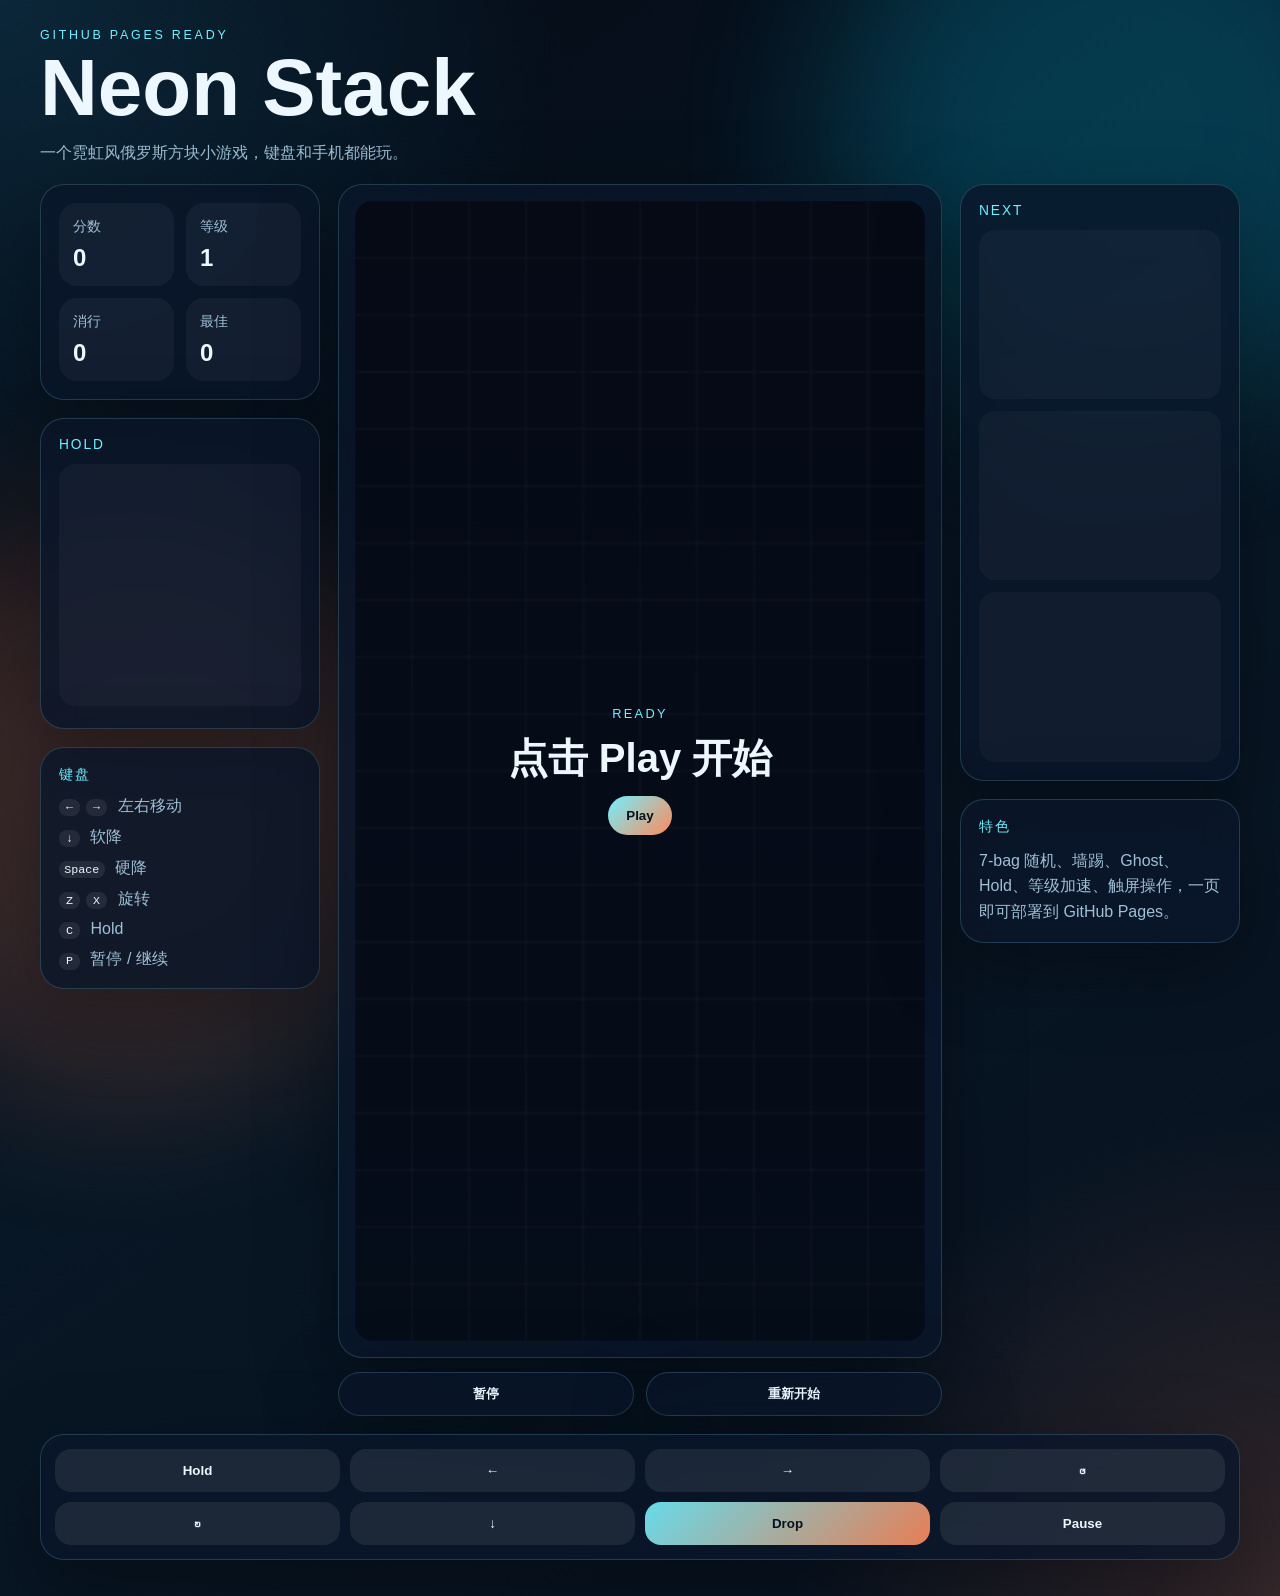
==== docs/index.html @ 2cf875df "Publish Tetris site to docs for GitHub Pages" ====
<!DOCTYPE html>
<html lang="zh-CN">
<head>
  <meta charset="UTF-8">
  <meta name="viewport" content="width=device-width, initial-scale=1.0">
  <title>Neon Stack Tetris</title>
  <link rel="stylesheet" href="styles.css">
</head>
<body>
  <div class="aurora aurora-a"></div>
  <div class="aurora aurora-b"></div>
  <main class="app">
    <section class="hero">
      <p class="eyebrow">GitHub Pages Ready</p>
      <h1>Neon Stack</h1>
      <p class="subtitle">一个霓虹风俄罗斯方块小游戏，键盘和手机都能玩。</p>
    </section>

    <section class="game-shell">
      <aside class="panel panel-left">
        <div class="card stat-grid">
          <div>
            <span>分数</span>
            <strong id="score">0</strong>
          </div>
          <div>
            <span>等级</span>
            <strong id="level">1</strong>
          </div>
          <div>
            <span>消行</span>
            <strong id="lines">0</strong>
          </div>
          <div>
            <span>最佳</span>
            <strong id="best">0</strong>
          </div>
        </div>

        <div class="card mini-card">
          <div class="card-title">Hold</div>
          <canvas id="hold" width="120" height="120" aria-label="Hold piece"></canvas>
        </div>

        <div class="card controls-card desktop-controls">
          <div class="card-title">键盘</div>
          <ul>
            <li><kbd>←</kbd><kbd>→</kbd> 左右移动</li>
            <li><kbd>↓</kbd> 软降</li>
            <li><kbd>Space</kbd> 硬降</li>
            <li><kbd>Z</kbd><kbd>X</kbd> 旋转</li>
            <li><kbd>C</kbd> Hold</li>
            <li><kbd>P</kbd> 暂停 / 继续</li>
          </ul>
        </div>
      </aside>

      <section class="board-wrap">
        <div class="board-frame">
          <canvas id="board" width="360" height="720" aria-label="Tetris board"></canvas>
          <div class="overlay" id="overlay">
            <p id="overlay-status">Ready</p>
            <h2 id="overlay-title">点击 Play 开始</h2>
            <button id="play-button" class="primary-button">Play</button>
          </div>
        </div>
        <div class="action-row">
          <button id="pause-button" class="secondary-button">暂停</button>
          <button id="restart-button" class="secondary-button">重新开始</button>
        </div>
      </section>

      <aside class="panel panel-right">
        <div class="card mini-card">
          <div class="card-title">Next</div>
          <div class="queue">
            <canvas class="queue-canvas" id="next-0" width="120" height="84"></canvas>
            <canvas class="queue-canvas" id="next-1" width="120" height="84"></canvas>
            <canvas class="queue-canvas" id="next-2" width="120" height="84"></canvas>
          </div>
        </div>

        <div class="card note-card">
          <div class="card-title">特色</div>
          <p>7-bag 随机、墙踢、Ghost、Hold、等级加速、触屏操作，一页即可部署到 GitHub Pages。</p>
        </div>
      </aside>
    </section>

    <section class="touch-panel" aria-label="Touch controls">
      <button data-action="hold">Hold</button>
      <button data-action="left">←</button>
      <button data-action="right">→</button>
      <button data-action="rotate-ccw">↺</button>
      <button data-action="rotate-cw">↻</button>
      <button data-action="soft-drop">↓</button>
      <button data-action="hard-drop" class="accent">Drop</button>
      <button data-action="pause">Pause</button>
    </section>
  </main>

  <script src="script.js"></script>
</body>
</html>
---- docs/styles.css ----
:root {
  --bg: #07111f;
  --bg-soft: rgba(7, 17, 31, 0.72);
  --panel: rgba(10, 23, 42, 0.82);
  --panel-border: rgba(150, 230, 255, 0.18);
  --text: #edf7ff;
  --muted: #9fc0d6;
  --accent: #72f0ff;
  --accent-strong: #23c7ff;
  --accent-warm: #ff8a5b;
  --shadow: 0 24px 80px rgba(0, 0, 0, 0.35);
}

* {
  box-sizing: border-box;
}

html,
body {
  margin: 0;
  min-height: 100%;
  font-family: "Segoe UI", "PingFang SC", "Microsoft YaHei", sans-serif;
  color: var(--text);
  background:
    radial-gradient(circle at top left, rgba(47, 194, 255, 0.16), transparent 28%),
    radial-gradient(circle at bottom right, rgba(255, 138, 91, 0.18), transparent 24%),
    linear-gradient(145deg, #040913 0%, #081725 48%, #07111f 100%);
}

body {
  position: relative;
  overflow-x: hidden;
}

.aurora {
  position: fixed;
  inset: auto;
  width: 36rem;
  height: 36rem;
  border-radius: 50%;
  filter: blur(80px);
  opacity: 0.2;
  pointer-events: none;
}

.aurora-a {
  top: -10rem;
  right: -8rem;
  background: #00d4ff;
}

.aurora-b {
  left: -10rem;
  bottom: -12rem;
  background: #ff7f50;
}

.app {
  width: min(1200px, calc(100% - 32px));
  margin: 0 auto;
  padding: 28px 0 36px;
}

.hero {
  margin-bottom: 20px;
}

.eyebrow {
  margin: 0 0 8px;
  color: var(--accent);
  text-transform: uppercase;
  letter-spacing: 0.22em;
  font-size: 0.78rem;
}

.hero h1 {
  margin: 0;
  font-size: clamp(2.4rem, 7vw, 5rem);
  line-height: 0.94;
}

.subtitle {
  max-width: 36rem;
  color: var(--muted);
  font-size: 1.02rem;
}

.game-shell {
  display: grid;
  grid-template-columns: minmax(220px, 280px) minmax(320px, 1fr) minmax(220px, 280px);
  gap: 18px;
  align-items: start;
}

.panel,
.board-frame,
.touch-panel,
.action-row button {
  backdrop-filter: blur(18px);
}

.card,
.board-frame,
.touch-panel,
.action-row button {
  background: var(--panel);
  border: 1px solid var(--panel-border);
  border-radius: 24px;
  box-shadow: var(--shadow);
}

.panel {
  display: grid;
  gap: 18px;
}

.card {
  padding: 18px;
}

.card-title {
  margin-bottom: 12px;
  color: var(--accent);
  font-size: 0.86rem;
  letter-spacing: 0.14em;
  text-transform: uppercase;
}

.stat-grid {
  display: grid;
  grid-template-columns: repeat(2, minmax(0, 1fr));
  gap: 12px;
}

.stat-grid div {
  padding: 14px;
  border-radius: 18px;
  background: rgba(255, 255, 255, 0.04);
}

.stat-grid span {
  display: block;
  color: var(--muted);
  font-size: 0.88rem;
  margin-bottom: 8px;
}

.stat-grid strong {
  font-size: 1.5rem;
}

.board-wrap {
  display: grid;
  gap: 14px;
}

.board-frame {
  position: relative;
  padding: 16px;
}

#board {
  width: 100%;
  height: auto;
  display: block;
  border-radius: 18px;
  background: linear-gradient(180deg, rgba(6, 12, 24, 0.92), rgba(8, 18, 34, 0.98));
}

.overlay {
  position: absolute;
  inset: 16px;
  display: flex;
  flex-direction: column;
  align-items: center;
  justify-content: center;
  gap: 10px;
  text-align: center;
  background: rgba(4, 10, 19, 0.58);
  border-radius: 18px;
}

.overlay.hidden {
  display: none;
}

#overlay-status {
  margin: 0;
  color: var(--accent);
  text-transform: uppercase;
  letter-spacing: 0.18em;
  font-size: 0.8rem;
}

#overlay-title {
  margin: 0;
  font-size: clamp(1.6rem, 4vw, 2.5rem);
}

.primary-button,
.secondary-button,
.touch-panel button {
  appearance: none;
  border: 0;
  color: var(--text);
  cursor: pointer;
  transition: transform 120ms ease, background 120ms ease, opacity 120ms ease;
}

.primary-button,
.secondary-button {
  padding: 12px 18px;
  border-radius: 999px;
  font-weight: 700;
}

.primary-button {
  background: linear-gradient(135deg, var(--accent), var(--accent-warm));
  color: #07111f;
}

.secondary-button {
  background: rgba(255, 255, 255, 0.08);
}

.primary-button:hover,
.secondary-button:hover,
.touch-panel button:hover {
  transform: translateY(-1px);
}

.action-row {
  display: grid;
  grid-template-columns: repeat(2, minmax(0, 1fr));
  gap: 12px;
}

.queue {
  display: grid;
  gap: 12px;
}

.queue-canvas,
#hold {
  width: 100%;
  height: auto;
  border-radius: 16px;
  background: rgba(255, 255, 255, 0.03);
}

.controls-card ul {
  list-style: none;
  margin: 0;
  padding: 0;
  display: grid;
  gap: 10px;
  color: var(--muted);
}

kbd {
  display: inline-flex;
  align-items: center;
  justify-content: center;
  min-width: 1.8em;
  margin-right: 6px;
  padding: 0.15em 0.45em;
  border-radius: 8px;
  background: rgba(255, 255, 255, 0.08);
  color: var(--text);
  font-size: 0.9em;
}

.note-card p {
  margin: 0;
  color: var(--muted);
  line-height: 1.6;
}

.touch-panel {
  margin-top: 18px;
  padding: 14px;
  display: grid;
  grid-template-columns: repeat(4, minmax(0, 1fr));
  gap: 10px;
}

.touch-panel button {
  padding: 14px 10px;
  border-radius: 16px;
  background: rgba(255, 255, 255, 0.08);
  font-weight: 700;
}

.touch-panel .accent {
  background: linear-gradient(135deg, rgba(114, 240, 255, 0.9), rgba(255, 138, 91, 0.9));
  color: #07111f;
}

@media (max-width: 980px) {
  .game-shell {
    grid-template-columns: 1fr;
  }

  .panel-left,
  .panel-right {
    grid-template-columns: repeat(2, minmax(0, 1fr));
  }
}

@media (max-width: 640px) {
  .app {
    width: min(100% - 20px, 1200px);
    padding-top: 18px;
  }

  .panel-left,
  .panel-right,
  .touch-panel,
  .stat-grid,
  .action-row {
    grid-template-columns: 1fr 1fr;
  }

  .touch-panel button {
    min-height: 52px;
  }

  .desktop-controls {
    display: none;
  }
}
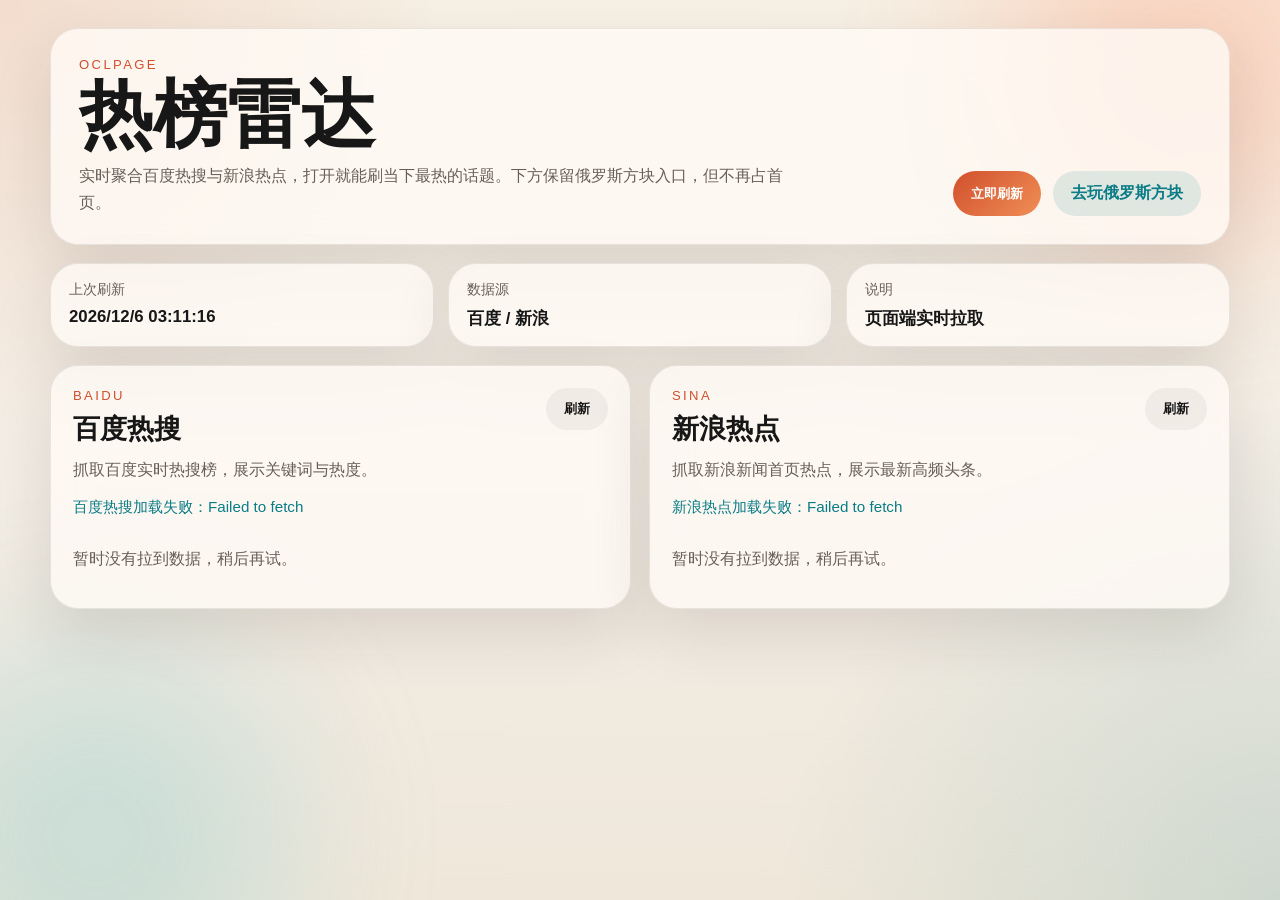
==== commit b4719c61: "Add trending homepage and move Tetris to subpage" ====
--- a/docs/index.html
+++ b/docs/index.html
@@ -3,102 +3,69 @@
 <head>
   <meta charset="UTF-8">
   <meta name="viewport" content="width=device-width, initial-scale=1.0">
-  <title>Neon Stack Tetris</title>
-  <link rel="stylesheet" href="styles.css">
+  <title>热榜雷达</title>
+  <link rel="stylesheet" href="hot.css">
 </head>
 <body>
-  <div class="aurora aurora-a"></div>
-  <div class="aurora aurora-b"></div>
-  <main class="app">
+  <div class="bg bg-a"></div>
+  <div class="bg bg-b"></div>
+  <main class="page">
     <section class="hero">
-      <p class="eyebrow">GitHub Pages Ready</p>
-      <h1>Neon Stack</h1>
-      <p class="subtitle">一个霓虹风俄罗斯方块小游戏，键盘和手机都能玩。</p>
+      <div>
+        <p class="eyebrow">OCLPAGE</p>
+        <h1>热榜雷达</h1>
+        <p class="subtitle">实时聚合百度热搜与新浪热点，打开就能刷当下最热的话题。下方保留俄罗斯方块入口，但不再占首页。</p>
+      </div>
+      <div class="hero-actions">
+        <button id="refresh-all" class="primary">立即刷新</button>
+        <a class="secondary" href="tetris.html">去玩俄罗斯方块</a>
+      </div>
     </section>
 
-    <section class="game-shell">
-      <aside class="panel panel-left">
-        <div class="card stat-grid">
-          <div>
-            <span>分数</span>
-            <strong id="score">0</strong>
-          </div>
-          <div>
-            <span>等级</span>
-            <strong id="level">1</strong>
-          </div>
-          <div>
-            <span>消行</span>
-            <strong id="lines">0</strong>
-          </div>
-          <div>
-            <span>最佳</span>
-            <strong id="best">0</strong>
-          </div>
-        </div>
-
-        <div class="card mini-card">
-          <div class="card-title">Hold</div>
-          <canvas id="hold" width="120" height="120" aria-label="Hold piece"></canvas>
-        </div>
-
-        <div class="card controls-card desktop-controls">
-          <div class="card-title">键盘</div>
-          <ul>
-            <li><kbd>←</kbd><kbd>→</kbd> 左右移动</li>
-            <li><kbd>↓</kbd> 软降</li>
-            <li><kbd>Space</kbd> 硬降</li>
-            <li><kbd>Z</kbd><kbd>X</kbd> 旋转</li>
-            <li><kbd>C</kbd> Hold</li>
-            <li><kbd>P</kbd> 暂停 / 继续</li>
-          </ul>
-        </div>
-      </aside>
-
-      <section class="board-wrap">
-        <div class="board-frame">
-          <canvas id="board" width="360" height="720" aria-label="Tetris board"></canvas>
-          <div class="overlay" id="overlay">
-            <p id="overlay-status">Ready</p>
-            <h2 id="overlay-title">点击 Play 开始</h2>
-            <button id="play-button" class="primary-button">Play</button>
-          </div>
-        </div>
-        <div class="action-row">
-          <button id="pause-button" class="secondary-button">暂停</button>
-          <button id="restart-button" class="secondary-button">重新开始</button>
-        </div>
-      </section>
-
-      <aside class="panel panel-right">
-        <div class="card mini-card">
-          <div class="card-title">Next</div>
-          <div class="queue">
-            <canvas class="queue-canvas" id="next-0" width="120" height="84"></canvas>
-            <canvas class="queue-canvas" id="next-1" width="120" height="84"></canvas>
-            <canvas class="queue-canvas" id="next-2" width="120" height="84"></canvas>
-          </div>
-        </div>
-
-        <div class="card note-card">
-          <div class="card-title">特色</div>
-          <p>7-bag 随机、墙踢、Ghost、Hold、等级加速、触屏操作，一页即可部署到 GitHub Pages。</p>
-        </div>
-      </aside>
+    <section class="meta-bar">
+      <div class="meta-card">
+        <span>上次刷新</span>
+        <strong id="last-updated">--</strong>
+      </div>
+      <div class="meta-card">
+        <span>数据源</span>
+        <strong>百度 / 新浪</strong>
+      </div>
+      <div class="meta-card">
+        <span>说明</span>
+        <strong>页面端实时拉取</strong>
+      </div>
     </section>
 
-    <section class="touch-panel" aria-label="Touch controls">
-      <button data-action="hold">Hold</button>
-      <button data-action="left">←</button>
-      <button data-action="right">→</button>
-      <button data-action="rotate-ccw">↺</button>
-      <button data-action="rotate-cw">↻</button>
-      <button data-action="soft-drop">↓</button>
-      <button data-action="hard-drop" class="accent">Drop</button>
-      <button data-action="pause">Pause</button>
+    <section class="boards">
+      <article class="board-card">
+        <div class="board-head">
+          <div>
+            <p class="board-kicker">Baidu</p>
+            <h2>百度热搜</h2>
+          </div>
+          <button class="ghost-button" data-source="baidu">刷新</button>
+        </div>
+        <p class="board-note">抓取百度实时热搜榜，展示关键词与热度。</p>
+        <div id="baidu-status" class="status">正在加载…</div>
+        <ol id="baidu-list" class="rank-list"></ol>
+      </article>
+
+      <article class="board-card">
+        <div class="board-head">
+          <div>
+            <p class="board-kicker">Sina</p>
+            <h2>新浪热点</h2>
+          </div>
+          <button class="ghost-button" data-source="sina">刷新</button>
+        </div>
+        <p class="board-note">抓取新浪新闻首页热点，展示最新高频头条。</p>
+        <div id="sina-status" class="status">正在加载…</div>
+        <ol id="sina-list" class="rank-list"></ol>
+      </article>
     </section>
   </main>
 
-  <script src="script.js"></script>
+  <script src="hot.js"></script>
 </body>
 </html>
--- a/docs/hot.css
+++ b/docs/hot.css
@@ -0,0 +1,236 @@
+:root {
+  --bg: #f6efe2;
+  --ink: #171717;
+  --muted: #665f57;
+  --panel: rgba(255, 251, 245, 0.8);
+  --panel-border: rgba(23, 23, 23, 0.09);
+  --accent: #d14f2d;
+  --accent-2: #0a7c86;
+  --shadow: 0 24px 60px rgba(43, 31, 23, 0.12);
+}
+
+* { box-sizing: border-box; }
+html, body { margin: 0; min-height: 100%; }
+body {
+  font-family: "Segoe UI", "PingFang SC", "Microsoft YaHei", sans-serif;
+  color: var(--ink);
+  background:
+    radial-gradient(circle at top left, rgba(209, 79, 45, 0.12), transparent 28%),
+    radial-gradient(circle at bottom right, rgba(10, 124, 134, 0.14), transparent 32%),
+    linear-gradient(180deg, #f7f0e4 0%, #f3ede5 52%, #efe7da 100%);
+}
+
+.bg {
+  position: fixed;
+  inset: auto;
+  width: 24rem;
+  height: 24rem;
+  border-radius: 50%;
+  filter: blur(80px);
+  opacity: 0.26;
+  pointer-events: none;
+}
+.bg-a { top: -8rem; right: -6rem; background: #ff8b61; }
+.bg-b { bottom: -8rem; left: -6rem; background: #68c4cb; }
+
+.page {
+  width: min(1180px, calc(100% - 28px));
+  margin: 0 auto;
+  padding: 28px 0 40px;
+  position: relative;
+}
+
+.hero,
+.meta-card,
+.board-card {
+  background: var(--panel);
+  border: 1px solid var(--panel-border);
+  border-radius: 28px;
+  box-shadow: var(--shadow);
+  backdrop-filter: blur(18px);
+}
+
+.hero {
+  padding: 28px;
+  display: flex;
+  gap: 20px;
+  justify-content: space-between;
+  align-items: flex-end;
+}
+
+.eyebrow,
+.board-kicker {
+  margin: 0 0 8px;
+  color: var(--accent);
+  font-size: 0.82rem;
+  letter-spacing: 0.18em;
+  text-transform: uppercase;
+}
+
+h1 {
+  margin: 0;
+  font-size: clamp(2.4rem, 6vw, 4.6rem);
+  line-height: 0.95;
+}
+
+.subtitle {
+  max-width: 44rem;
+  color: var(--muted);
+  line-height: 1.7;
+  margin: 12px 0 0;
+}
+
+.hero-actions {
+  display: flex;
+  flex-wrap: wrap;
+  gap: 12px;
+}
+
+.primary,
+.secondary,
+.ghost-button {
+  appearance: none;
+  border: 0;
+  text-decoration: none;
+  cursor: pointer;
+  border-radius: 999px;
+  padding: 12px 18px;
+  font-weight: 700;
+  transition: transform 120ms ease, opacity 120ms ease;
+}
+
+.primary {
+  background: linear-gradient(135deg, var(--accent), #f08f56);
+  color: white;
+}
+.secondary {
+  background: rgba(10, 124, 134, 0.12);
+  color: var(--accent-2);
+}
+.ghost-button {
+  background: rgba(23, 23, 23, 0.05);
+  color: var(--ink);
+}
+.primary:hover,
+.secondary:hover,
+.ghost-button:hover { transform: translateY(-1px); }
+
+.meta-bar {
+  margin-top: 18px;
+  display: grid;
+  grid-template-columns: repeat(3, minmax(0, 1fr));
+  gap: 14px;
+}
+.meta-card {
+  padding: 16px 18px;
+}
+.meta-card span {
+  display: block;
+  color: var(--muted);
+  font-size: 0.88rem;
+  margin-bottom: 8px;
+}
+.meta-card strong {
+  font-size: 1.05rem;
+}
+
+.boards {
+  margin-top: 18px;
+  display: grid;
+  grid-template-columns: repeat(2, minmax(0, 1fr));
+  gap: 18px;
+}
+
+.board-card {
+  padding: 22px;
+}
+
+.board-head {
+  display: flex;
+  justify-content: space-between;
+  gap: 12px;
+  align-items: start;
+}
+
+.board-head h2 {
+  margin: 0;
+  font-size: 1.7rem;
+}
+
+.board-note {
+  margin: 10px 0 14px;
+  color: var(--muted);
+  line-height: 1.6;
+}
+
+.status {
+  min-height: 24px;
+  color: var(--accent-2);
+  font-size: 0.95rem;
+  margin-bottom: 12px;
+}
+
+.rank-list {
+  list-style: none;
+  margin: 0;
+  padding: 0;
+  display: grid;
+  gap: 10px;
+}
+
+.rank-item {
+  display: grid;
+  grid-template-columns: 56px 1fr auto;
+  gap: 12px;
+  align-items: center;
+  padding: 14px;
+  border-radius: 18px;
+  background: rgba(255, 255, 255, 0.58);
+  border: 1px solid rgba(23, 23, 23, 0.06);
+}
+
+.rank-num {
+  font-size: 1.2rem;
+  font-weight: 800;
+  color: var(--accent);
+}
+
+.rank-item a {
+  color: var(--ink);
+  text-decoration: none;
+  line-height: 1.45;
+}
+.rank-item a:hover { text-decoration: underline; }
+
+.heat {
+  color: var(--muted);
+  font-size: 0.9rem;
+  white-space: nowrap;
+}
+
+.empty {
+  color: var(--muted);
+  padding: 16px 0;
+}
+
+@media (max-width: 900px) {
+  .hero,
+  .boards,
+  .meta-bar {
+    grid-template-columns: 1fr;
+  }
+  .hero {
+    flex-direction: column;
+    align-items: start;
+  }
+  .boards,
+  .meta-bar {
+    display: grid;
+  }
+}
+
+@media (max-width: 640px) {
+  .page { width: min(100% - 18px, 1180px); padding-top: 18px; }
+  .rank-item { grid-template-columns: 42px 1fr; }
+  .heat { grid-column: 2; }
+}
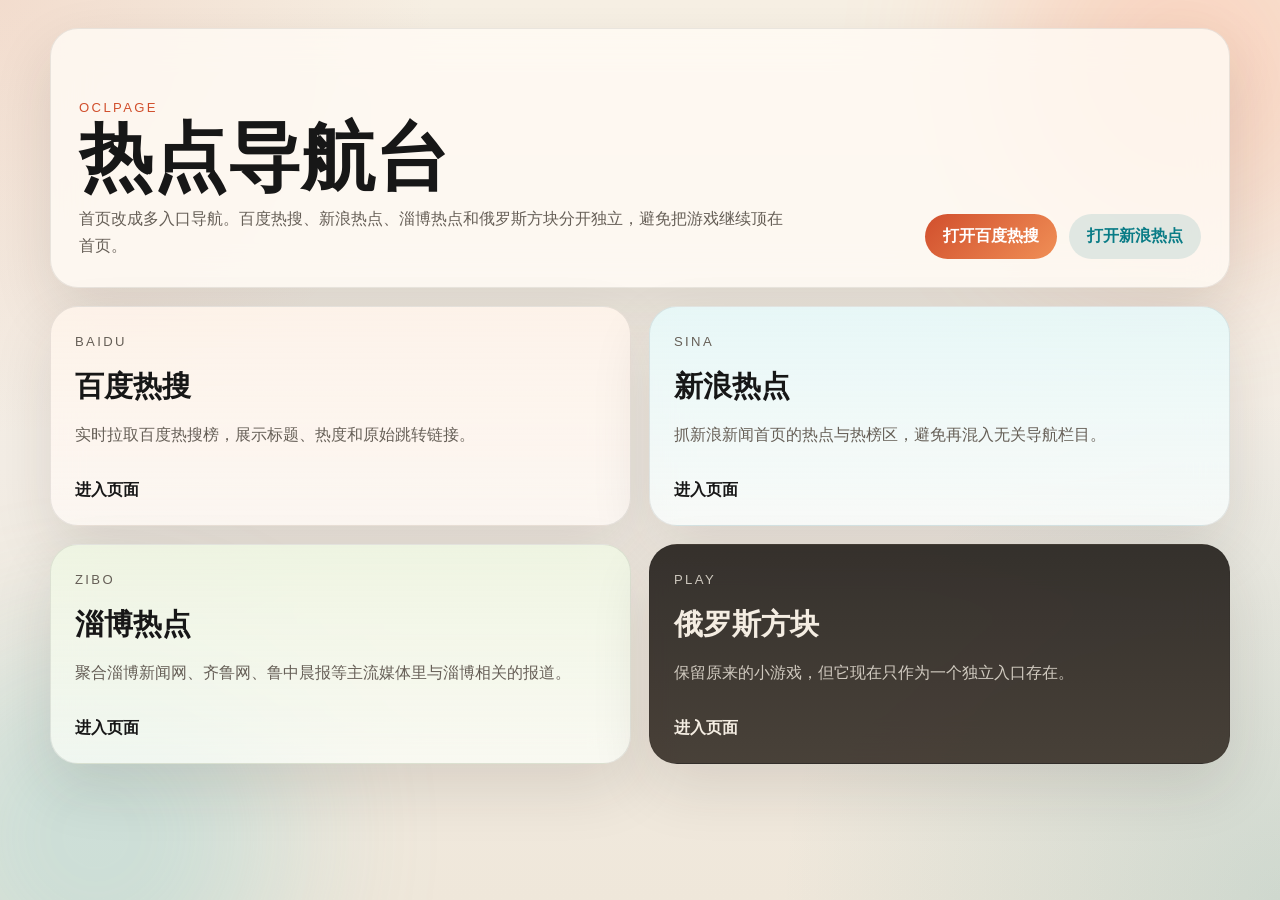
==== commit 571abbaa: "Add stable hot pages and Zibo aggregator" ====
--- a/docs/index.html
+++ b/docs/index.html
@@ -3,69 +3,51 @@
 <head>
   <meta charset="UTF-8">
   <meta name="viewport" content="width=device-width, initial-scale=1.0">
-  <title>热榜雷达</title>
+  <title>OCL 热点导航</title>
   <link rel="stylesheet" href="hot.css">
 </head>
-<body>
+<body class="portal-body">
   <div class="bg bg-a"></div>
   <div class="bg bg-b"></div>
   <main class="page">
-    <section class="hero">
+    <section class="hero hero-portal">
       <div>
         <p class="eyebrow">OCLPAGE</p>
-        <h1>热榜雷达</h1>
-        <p class="subtitle">实时聚合百度热搜与新浪热点，打开就能刷当下最热的话题。下方保留俄罗斯方块入口，但不再占首页。</p>
+        <h1>热点导航台</h1>
+        <p class="subtitle">首页改成多入口导航。百度热搜、新浪热点、淄博热点和俄罗斯方块分开独立，避免把游戏继续顶在首页。</p>
       </div>
       <div class="hero-actions">
-        <button id="refresh-all" class="primary">立即刷新</button>
-        <a class="secondary" href="tetris.html">去玩俄罗斯方块</a>
+        <a class="primary" href="baidu.html">打开百度热搜</a>
+        <a class="secondary" href="sina.html">打开新浪热点</a>
       </div>
     </section>
 
-    <section class="meta-bar">
-      <div class="meta-card">
-        <span>上次刷新</span>
-        <strong id="last-updated">--</strong>
-      </div>
-      <div class="meta-card">
-        <span>数据源</span>
-        <strong>百度 / 新浪</strong>
-      </div>
-      <div class="meta-card">
-        <span>说明</span>
-        <strong>页面端实时拉取</strong>
-      </div>
-    </section>
-
-    <section class="boards">
-      <article class="board-card">
-        <div class="board-head">
-          <div>
-            <p class="board-kicker">Baidu</p>
-            <h2>百度热搜</h2>
-          </div>
-          <button class="ghost-button" data-source="baidu">刷新</button>
-        </div>
-        <p class="board-note">抓取百度实时热搜榜，展示关键词与热度。</p>
-        <div id="baidu-status" class="status">正在加载…</div>
-        <ol id="baidu-list" class="rank-list"></ol>
-      </article>
-
-      <article class="board-card">
-        <div class="board-head">
-          <div>
-            <p class="board-kicker">Sina</p>
-            <h2>新浪热点</h2>
-          </div>
-          <button class="ghost-button" data-source="sina">刷新</button>
-        </div>
-        <p class="board-note">抓取新浪新闻首页热点，展示最新高频头条。</p>
-        <div id="sina-status" class="status">正在加载…</div>
-        <ol id="sina-list" class="rank-list"></ol>
-      </article>
+    <section class="portal-grid">
+      <a class="portal-card portal-accent" href="baidu.html">
+        <p class="card-kicker">Baidu</p>
+        <h2>百度热搜</h2>
+        <p>实时拉取百度热搜榜，展示标题、热度和原始跳转链接。</p>
+        <span>进入页面</span>
+      </a>
+      <a class="portal-card portal-cool" href="sina.html">
+        <p class="card-kicker">Sina</p>
+        <h2>新浪热点</h2>
+        <p>抓新浪新闻首页的热点与热榜区，避免再混入无关导航栏目。</p>
+        <span>进入页面</span>
+      </a>
+      <a class="portal-card portal-earth" href="zibo.html">
+        <p class="card-kicker">Zibo</p>
+        <h2>淄博热点</h2>
+        <p>聚合淄博新闻网、齐鲁网、鲁中晨报等主流媒体里与淄博相关的报道。</p>
+        <span>进入页面</span>
+      </a>
+      <a class="portal-card portal-dark" href="tetris.html">
+        <p class="card-kicker">Play</p>
+        <h2>俄罗斯方块</h2>
+        <p>保留原来的小游戏，但它现在只作为一个独立入口存在。</p>
+        <span>进入页面</span>
+      </a>
     </section>
   </main>
-
-  <script src="hot.js"></script>
 </body>
 </html>
--- a/docs/hot.css
+++ b/docs/hot.css
@@ -2,10 +2,12 @@
   --bg: #f6efe2;
   --ink: #171717;
   --muted: #665f57;
-  --panel: rgba(255, 251, 245, 0.8);
+  --panel: rgba(255, 251, 245, 0.82);
   --panel-border: rgba(23, 23, 23, 0.09);
   --accent: #d14f2d;
   --accent-2: #0a7c86;
+  --accent-3: #557a46;
+  --deep: #24211d;
   --shadow: 0 24px 60px rgba(43, 31, 23, 0.12);
 }
 
@@ -22,7 +24,6 @@
 
 .bg {
   position: fixed;
-  inset: auto;
   width: 24rem;
   height: 24rem;
   border-radius: 50%;
@@ -42,7 +43,8 @@
 
 .hero,
 .meta-card,
-.board-card {
+.board-card,
+.portal-card {
   background: var(--panel);
   border: 1px solid var(--panel-border);
   border-radius: 28px;
@@ -58,8 +60,12 @@
   align-items: flex-end;
 }
 
+.hero-portal { min-height: 260px; }
+.sub-hero { min-height: 220px; }
+
 .eyebrow,
-.board-kicker {
+.board-kicker,
+.card-kicker {
   margin: 0 0 8px;
   color: var(--accent);
   font-size: 0.82rem;
@@ -73,6 +79,11 @@
   line-height: 0.95;
 }
 
+h2 {
+  margin: 0;
+  font-size: 1.8rem;
+}
+
 .subtitle {
   max-width: 44rem;
   color: var(--muted);
@@ -87,8 +98,7 @@
 }
 
 .primary,
-.secondary,
-.ghost-button {
+.secondary {
   appearance: none;
   border: 0;
   text-decoration: none;
@@ -107,13 +117,9 @@
   background: rgba(10, 124, 134, 0.12);
   color: var(--accent-2);
 }
-.ghost-button {
-  background: rgba(23, 23, 23, 0.05);
-  color: var(--ink);
-}
 .primary:hover,
 .secondary:hover,
-.ghost-button:hover { transform: translateY(-1px); }
+.portal-card:hover { transform: translateY(-2px); }
 
 .meta-bar {
   margin-top: 18px;
@@ -121,19 +127,16 @@
   grid-template-columns: repeat(3, minmax(0, 1fr));
   gap: 14px;
 }
-.meta-card {
-  padding: 16px 18px;
-}
+.meta-bar-single { margin-bottom: 18px; }
+.meta-card { padding: 16px 18px; }
 .meta-card span {
   display: block;
   color: var(--muted);
   font-size: 0.88rem;
   margin-bottom: 8px;
 }
-.meta-card strong {
-  font-size: 1.05rem;
-}
-
+
+.portal-grid,
 .boards {
   margin-top: 18px;
   display: grid;
@@ -141,43 +144,35 @@
   gap: 18px;
 }
 
-.board-card {
-  padding: 22px;
-}
-
+.portal-card {
+  text-decoration: none;
+  color: inherit;
+  padding: 24px;
+  min-height: 220px;
+  display: flex;
+  flex-direction: column;
+  justify-content: space-between;
+  transition: transform 140ms ease, box-shadow 140ms ease;
+}
+.portal-card p { margin: 0; line-height: 1.7; color: var(--muted); }
+.portal-card span { margin-top: 18px; font-weight: 700; }
+.portal-accent { background: linear-gradient(180deg, rgba(255, 244, 235, 0.88), rgba(255, 250, 246, 0.72)); }
+.portal-cool { background: linear-gradient(180deg, rgba(230, 249, 250, 0.88), rgba(250, 255, 255, 0.72)); }
+.portal-earth { background: linear-gradient(180deg, rgba(239, 246, 227, 0.88), rgba(252, 255, 249, 0.72)); }
+.portal-dark { background: linear-gradient(180deg, rgba(37, 33, 29, 0.92), rgba(58, 50, 42, 0.92)); color: #f4ede2; }
+.portal-dark p, .portal-dark .card-kicker { color: rgba(244, 237, 226, 0.8); }
+
+.board-wrap { margin-top: 18px; }
+.board-card { padding: 22px; }
 .board-head {
   display: flex;
   justify-content: space-between;
   gap: 12px;
   align-items: start;
 }
-
-.board-head h2 {
-  margin: 0;
-  font-size: 1.7rem;
-}
-
-.board-note {
-  margin: 10px 0 14px;
-  color: var(--muted);
-  line-height: 1.6;
-}
-
-.status {
-  min-height: 24px;
-  color: var(--accent-2);
-  font-size: 0.95rem;
-  margin-bottom: 12px;
-}
-
-.rank-list {
-  list-style: none;
-  margin: 0;
-  padding: 0;
-  display: grid;
-  gap: 10px;
-}
-
+.board-note { margin: 10px 0 14px; color: var(--muted); line-height: 1.6; }
+.status { min-height: 24px; color: var(--accent-2); font-size: 0.95rem; margin-bottom: 12px; }
+.rank-list { list-style: none; margin: 0; padding: 0; display: grid; gap: 10px; }
 .rank-item {
   display: grid;
   grid-template-columns: 56px 1fr auto;
@@ -188,33 +183,15 @@
   background: rgba(255, 255, 255, 0.58);
   border: 1px solid rgba(23, 23, 23, 0.06);
 }
-
-.rank-num {
-  font-size: 1.2rem;
-  font-weight: 800;
-  color: var(--accent);
-}
-
-.rank-item a {
-  color: var(--ink);
-  text-decoration: none;
-  line-height: 1.45;
-}
+.rank-num { font-size: 1.2rem; font-weight: 800; color: var(--accent); }
+.rank-item a { color: var(--ink); text-decoration: none; line-height: 1.45; }
 .rank-item a:hover { text-decoration: underline; }
-
-.heat {
-  color: var(--muted);
-  font-size: 0.9rem;
-  white-space: nowrap;
-}
-
-.empty {
-  color: var(--muted);
-  padding: 16px 0;
-}
+.heat { color: var(--muted); font-size: 0.9rem; white-space: nowrap; }
+.empty { color: var(--muted); padding: 16px 0; }
 
 @media (max-width: 900px) {
   .hero,
+  .portal-grid,
   .boards,
   .meta-bar {
     grid-template-columns: 1fr;
@@ -223,6 +200,7 @@
     flex-direction: column;
     align-items: start;
   }
+  .portal-grid,
   .boards,
   .meta-bar {
     display: grid;
